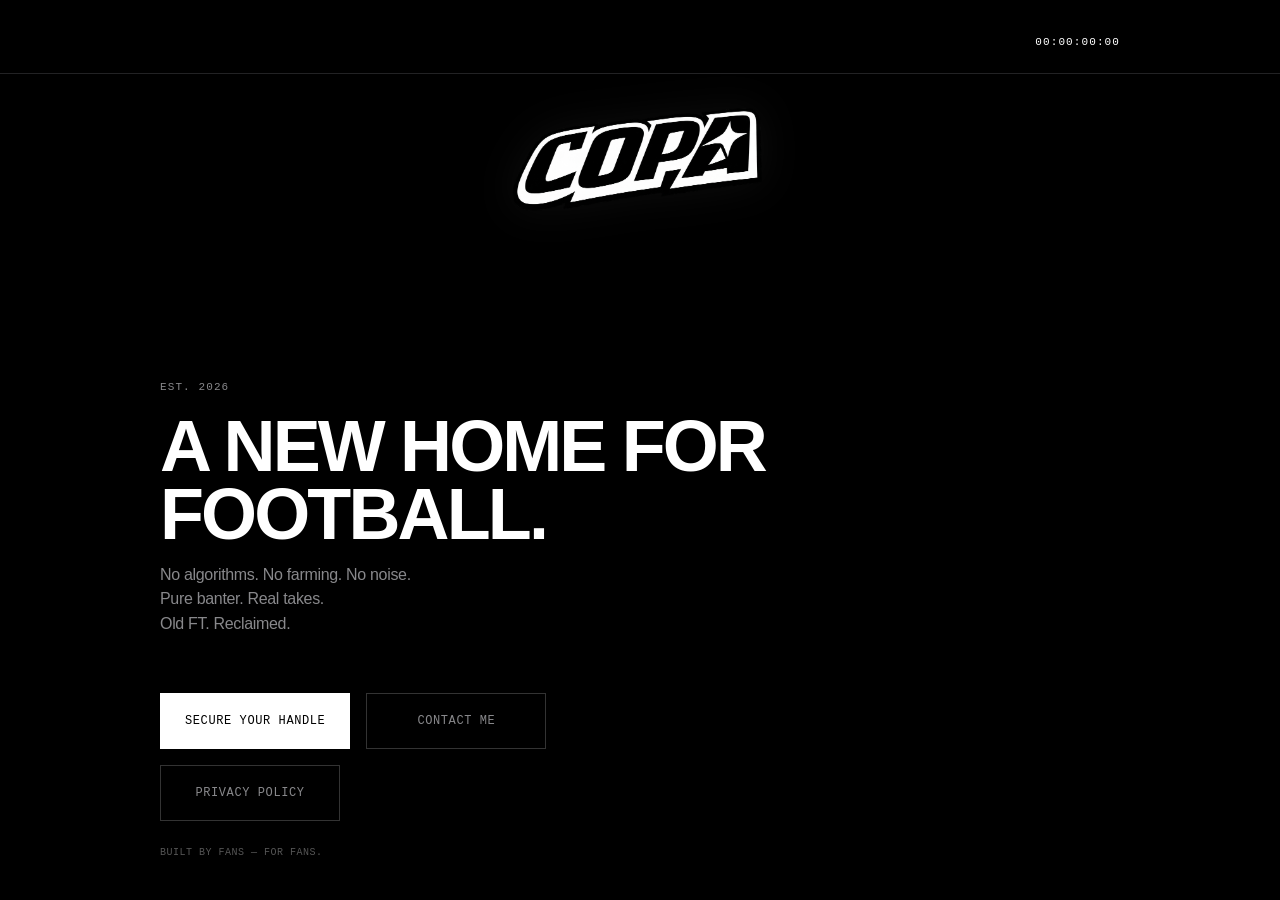
==== index.html @ 1858e4ea "Update index.html" ====
<!DOCTYPE html>
<html lang="en">
<head>
  <meta charset="UTF-8" />
  <meta name="viewport" content="width=device-width, initial-scale=1, viewport-fit=cover" />
  <meta name="color-scheme" content="dark" />
  <meta name="theme-color" content="#000000" />
  <title>Copa | A New Home for Football</title>
  <link rel="stylesheet" href="styles.css" />
  <style>
    /* Layout Overrides */
    .hero-content {
      display: flex;
      flex-direction: column;
      align-items: flex-start;
      text-align: left;
      justify-content: center;
      min-height: 90vh;
      padding-top: 2rem;
    }

    .hero-logo {
      display: block;
      margin-left: auto;
      margin-right: auto;
      margin-bottom: 5rem; /* Large gap between big logo and text */
      width: 100%;
      max-width: 400px;    /* INCREASED SIZE HERE */
      height: auto;
      filter: drop-shadow(0 0 20px rgba(255,255,255,0.05)); /* Subtle depth */
    }

    @media (max-width: 768px) {
      .hero-logo {
        max-width: 280px;  /* Slightly smaller for mobile screens */
        margin-bottom: 3rem;
      }
    }

    .cta-row {
      display: flex;
      justify-content: flex-start;
      gap: 1rem;
      flex-wrap: wrap;
      margin-top: 1.5rem;
    }
  </style>
</head>

<body>

  <header class="site-header">
    <div class="container">
      <div></div>
      <div id="timer" class="header-link" style="color: var(--text); font-variant-numeric: tabular-nums; letter-spacing: 0.1em;">
        00:00:00:00
      </div>
    </div>
  </header>

  <audio id="fahAudio" src="assets/fah.mp3" preload="auto"></audio>

  <main class="hero" aria-label="Copa homepage">
    <div class="hero-media" aria-hidden="true"></div>
    <div class="hero-wash" aria-hidden="true"></div>

    <section class="hero-content container">
      <img src="assets/logo.png" alt="Copa Logo" class="hero-logo" />

      <p class="kicker">EST. 2026</p>

      <h1>A NEW HOME FOR FOOTBALL.</h1>

      <p class="sub">
        No algorithms. No farming. No noise.<br>
        Pure banter. Real takes.<br>
        Old FT. Reclaimed.
      </p>

      <div class="cta-row" role="group" aria-label="Primary actions">
        <button class="btn btn-primary" onclick="handleSecureClick()">
          SECURE YOUR HANDLE
        </button>

        <a
          href="mailto:hq@getcopa.com?subject=COPA%20Handle%20Request&body=Username:%20"
          class="btn btn-secondary"
          style="
            min-width: 180px;
            background: transparent;
            display: flex;
            align-items: center;
            justify-content: center;
            text-decoration: none;
          "
        >
          CONTACT ME
        </a>

        <a
          href="privacy.html"
          class="btn btn-secondary"
          style="
            min-width: 180px;
            background: transparent;
            display: flex;
            align-items: center;
            justify-content: center;
            text-decoration: none;
          "
        >
          PRIVACY POLICY
        </a>
      </div>

      <p class="micro">Built by fans — for fans.</p>
    </section>
  </main>

  <script>
    const audio = document.getElementById("fahAudio");

    function handleSecureClick() {
      audio.currentTime = 0;
      audio.play().catch(err => {
        console.error("Audio playback failed:", err);
        window.location.href = "waitlist.html";
      });

      audio.onended = function() {
        window.location.href = "waitlist.html";
      };

      setTimeout(() => {
        window.location.href = "waitlist.html";
      }, 1500);
    }

    function updateTimers() {
      // UPDATED TARGET DATE TO APRIL 25, 2026
      const targetDate = new Date("2026-04-25T00:00:00+01:00").getTime();
      const now = new Date().getTime();
      const gap = targetDate - now;

      const headerTimer = document.getElementById("timer");

      if (gap <= 0) {
        if (headerTimer) headerTimer.innerText = "00:00:00:00";
        return;
      }

      const second = 1000;
      const minute = second * 60;
      const hour = minute * 60;
      const day = hour * 24;

      const d = Math.floor(gap / day);
      const h = Math.floor((gap % day) / hour);
      const m = Math.floor((gap % hour) / minute);
      const s = Math.floor((gap % minute) / second);

      const timeString =
        `${d.toString().padStart(2, '0')}:` +
        `${h.toString().padStart(2, '0')}:` +
        `${m.toString().padStart(2, '0')}:` +
        `${s.toString().padStart(2, '0')}`;

      if (headerTimer) headerTimer.innerText = timeString;
    }

    setInterval(updateTimers, 1000);
    updateTimers();
  </script>

</body>
</html>
---- styles.css ----
/* =========================================
   COPA — PUBLIC SITE (COLD / BRUTALIST)
   Strict • High-Contrast • Mechanical
========================================= */

:root {
  /* Absolute Grayscale */
  --bg: #000000;
  --surface-solid: #000000;
  --text: #ffffff;
  --text-2: #88888b;
  --text-3: #555555;
  --border: #222224;
  --border-2: #333333;
  --cta-bg: #ffffff;
  --cta-text: #000000;

  /* Zero curves. Absolute corners. */
  --r-sm: 0px;
  --r-md: 0px;
  --pill: 0px;
  --shadow: none;

  /* Layout */
  --max: 1040px;
  --pad-m: 22px;
  --pad-d: 40px;

  /* Typography */
  --font-main: 'Inter', -apple-system, BlinkMacSystemFont, "Helvetica Neue", sans-serif;
  --font-mono: 'SF Mono', 'JetBrains Mono', 'Courier New', monospace;
}

/* Reset */
* { box-sizing: border-box; margin: 0; padding: 0; }
html { -webkit-text-size-adjust: 100%; text-size-adjust: 100%; background: var(--bg); }
body {
  font-family: var(--font-main);
  background: var(--bg);
  color: var(--text);
  line-height: 1.55;
  letter-spacing: -0.02em;
  -webkit-font-smoothing: antialiased;
}
a { color: inherit; text-decoration: none; }
img { max-width: 100%; display: block; }
button, input { font: inherit; }

/* Mechanical Focus States */
:focus-visible {
  outline: 1px solid var(--text);
  outline-offset: 4px;
  border-radius: 0;
}

.container {
  width: 100%;
  max-width: var(--max);
  margin: 0 auto;
  padding-inline: var(--pad-m);
}

/* =========================================
   Header (Overlay, stable + safe-area)
========================================= */
.site-header {
  position: absolute;
  top: 0;
  left: 0;
  right: 0;
  z-index: 20;
  padding-top: calc(18px + env(safe-area-inset-top));
  padding-bottom: 12px;
  border-bottom: 1px solid var(--border);
  background: rgba(0,0,0,0.8);
  backdrop-filter: blur(12px);
  -webkit-backdrop-filter: blur(12px);
}
.site-header .container {
  display: flex;
  align-items: center;
  justify-content: space-between;
}

.wordmark {
  display: flex;
  align-items: center;
  text-decoration: none;
  border: none !important;
}

.logo-img {
  height: 20px;
  width: auto;
  display: block;
}

.header-link {
  font-family: var(--font-mono);
  font-size: 11px;
  text-transform: uppercase;
  color: var(--text-2);
  padding: 10px 0;
  transition: color 0.2s ease;
}
.header-link:hover { color: var(--text); }

/* =========================================
   Hero (Cinematic, content anchored low)
========================================= */
.hero {
  position: relative;
  min-height: 100svh;
  background: var(--bg);
  overflow: hidden;
}

.hero-media {
  position: absolute;
  inset: 0;
  background-image: url("assets/hero.jpg"); 
  background-size: cover;
  background-position: center;
  filter: grayscale(100%) contrast(120%);
}

.hero-wash {
  position: absolute;
  inset: 0;
  background: rgba(0,0,0,0.85);
}

.hero-content {
  position: relative;
  z-index: 5;
  min-height: 100svh;
  display: flex;
  flex-direction: column;
  justify-content: flex-end; /* Bottom anchored for mobile */
  padding-top: calc(88px + env(safe-area-inset-top));
  padding-bottom: calc(40px + env(safe-area-inset-bottom));
}

/* THE MASSIVE HERO LOGO */
.hero-logo {
  display: block;
  width: 100%;
  max-width: 320px; 
  height: auto;
  margin-bottom: 40px;
}

.kicker {
  font-family: var(--font-mono);
  font-size: 11px;
  text-transform: uppercase;
  color: var(--text-2);
  letter-spacing: 0.1em;
  margin-bottom: 16px;
}

h1 {
  font-weight: 800;
  letter-spacing: -0.04em;
  line-height: 0.95;
  font-size: clamp(40px, 6vw, 72px);
  margin-bottom: 14px;
  max-width: 18ch;
  text-transform: uppercase;
}

.sub {
  font-size: 16px;
  color: var(--text-2);
  max-width: 58ch;
  margin-bottom: 32px;
}

/* =========================================
   Buttons (Mechanical & Sharp)
========================================= */
.cta-row {
  display: flex;
  flex-direction: column;
  gap: 12px;
  margin-bottom: 24px;
  max-width: 520px;
}

.btn {
  display: inline-flex;
  align-items: center;
  justify-content: center;
  height: 52px;
  padding: 0 24px;
  border-radius: var(--pill);
  border: 1px solid var(--text);
  font-family: var(--font-mono);
  font-size: 12px;
  text-transform: uppercase;
  letter-spacing: 0.05em;
  cursor: pointer;
  user-select: none;
  white-space: nowrap;
  transition: all 0.2s linear;
}

.btn-primary {
  background: var(--cta-bg);
  color: var(--cta-text);
}
.btn-primary:hover { 
  background: var(--bg); 
  color: var(--text);
}

.btn-secondary {
  background: transparent;
  border-color: var(--border-2);
  color: var(--text-2);
}
.btn-secondary:hover {
  border-color: var(--text);
  color: var(--text);
}

.micro {
  font-family: var(--font-mono);
  font-size: 10px;
  text-transform: uppercase;
  color: var(--text-3);
  letter-spacing: 0.05em;
}

/* =========================================
   Desktop Overrides
========================================= */
@media (min-width: 900px) {
  .container { 
    padding-inline: var(--pad-d); 
  }
  .site-header { 
    padding-top: calc(24px + env(safe-area-inset-top)); 
  }
  .cta-row { 
    flex-direction: row; 
  }
  .btn { 
    height: 56px; 
  }
  
  /* Desktop-Specific Layout Fixes */
  .hero-content {
    justify-content: center; /* Pulls content up to the center of the monitor */
    padding-top: 120px; /* Clears the header */
    padding-bottom: 0;
  }
  
  .hero-logo {
    max-width: 480px; /* Allows the logo to get even larger on big screens */
    margin-bottom: 60px; /* Adds more breathing room before the text */
  }
  
  h1 {
    max-width: 22ch; /* Lets the headline stretch out a bit more horizontally */
  }
}

/* =========================================
   Utility Pages (Waitlist / Reset)
========================================= */
.page {
  min-height: 100svh;
  position: relative;
  overflow: hidden;
  background: var(--bg);
}

.page .hero-media { 
  filter: grayscale(100%) contrast(120%) opacity(0.15);
}

.page-inner {
  position: relative;
  z-index: 5;
  min-height: 100svh;
  display: flex;
  align-items: center;
  justify-content: center;
  padding-top: calc(84px + env(safe-area-inset-top));
  padding-bottom: calc(24px + env(safe-area-inset-bottom));
}

.panel {
  width: 100%;
  max-width: 440px;
  background: transparent;
  border: 1px solid var(--border);
  border-radius: var(--r-md);
  padding: 40px;
  box-shadow: var(--shadow);
}

.panel h2 {
  font-size: 28px;
  font-weight: 800;
  letter-spacing: -0.04em;
  margin-bottom: 8px;
  text-transform: uppercase;
}

.panel p {
  color: var(--text-2);
  margin-bottom: 32px;
  font-size: 14px;
}

.form {
  display: flex;
  flex-direction: column;
  gap: 20px;
}

label {
  font-family: var(--font-mono);
  font-size: 10px;
  text-transform: uppercase;
  color: var(--text-3);
  letter-spacing: 0.05em;
}

/* Surgical Inputs */
input {
  height: 40px;
  padding: 0;
  border-radius: var(--r-sm);
  border: none;
  border-bottom: 1px solid var(--border);
  background: transparent;
  color: var(--text);
  font-size: 16px; 
  transition: border-color 0.2s linear;
  -webkit-appearance: none;
}
input:focus {
  outline: none;
  border-bottom: 1px solid var(--text);
}
input::placeholder {
  color: var(--border-2);
}

.form .btn {
  margin-top: 8px;
  width: 100%;
}

.help {
  font-size: 13px;
  color: var(--text-3);
  margin-top: 16px;
}

.inline-link {
  margin-top: 24px;
  font-size: 12px;
  color: var(--text-3);
}

.inline-link a {
  font-family: var(--font-mono);
  font-size: 11px;
  text-transform: uppercase;
  color: var(--text-2);
  border-bottom: 1px solid var(--border);
  padding-bottom: 2px;
  margin-left: 4px;
  transition: all 0.2s ease;
}
.inline-link a:hover { 
  color: var(--text);
  border-bottom-color: var(--text);
}

/* Terminal Status */
.status {
  margin-top: 24px;
  padding: 16px;
  border-left: 2px solid var(--text);
  background: var(--border-2);
  color: var(--text);
  font-family: var(--font-mono);
  font-size: 12px;
  line-height: 1.6;
  display: none;
}
.status.show { display: block; }

@media (prefers-reduced-motion: reduce) {
  * { scroll-behavior: auto !important; }
}
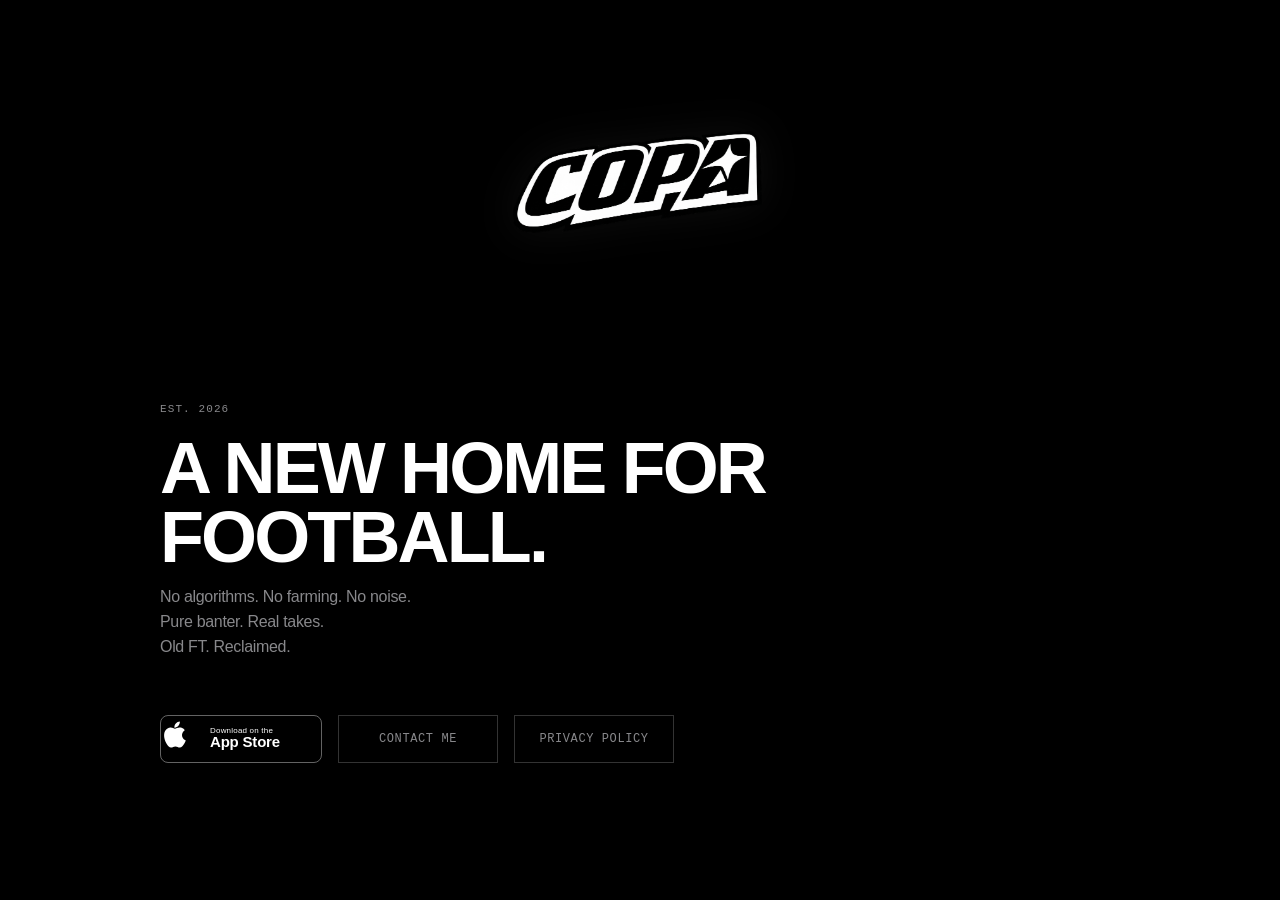
==== commit f61cacfa: "Update index.html" ====
--- a/index.html
+++ b/index.html
@@ -39,26 +39,46 @@
 
     .cta-row {
       display: flex;
+      align-items: center;
       justify-content: flex-start;
       gap: 1rem;
       flex-wrap: wrap;
       margin-top: 1.5rem;
     }
+
+    /* App Store Badge Styling */
+    .app-store-badge {
+      display: inline-block;
+      height: 48px; /* Standard recommended height */
+      transition: opacity 0.2s ease, transform 0.2s ease;
+    }
+
+    .app-store-badge:hover {
+      opacity: 0.9;
+      transform: translateY(-1px);
+    }
+
+    .app-store-badge svg {
+      height: 100%;
+      width: auto;
+      display: block;
+    }
+
+    /* Shared secondary button styling */
+    .cta-row .btn-secondary {
+      height: 48px;
+      min-width: 160px;
+      display: inline-flex;
+      align-items: center;
+      justify-content: center;
+      text-decoration: none;
+      background: transparent;
+      box-sizing: border-box;
+    }
   </style>
 </head>
 
 <body>
-
-  <header class="site-header">
-    <div class="container">
-      <div></div>
-      <div id="timer" class="header-link" style="color: var(--text); font-variant-numeric: tabular-nums; letter-spacing: 0.1em;">
-        00:00:00:00
-      </div>
-    </div>
-  </header>
-
-  <audio id="fahAudio" src="assets/fah.mp3" preload="auto"></audio>
 
   <main class="hero" aria-label="Copa homepage">
     <div class="hero-media" aria-hidden="true"></div>
@@ -78,21 +98,27 @@
       </p>
 
       <div class="cta-row" role="group" aria-label="Primary actions">
-        <button class="btn btn-primary" onclick="handleSecureClick()">
-          SECURE YOUR HANDLE
-        </button>
+        <!-- App Store Badge Link -->
+        <a
+          href="https://apps.apple.com/us/app/copa-hq/id6760593390"
+          target="_blank"
+          rel="noopener noreferrer"
+          class="app-store-badge"
+          aria-label="Download Copa HQ on the App Store"
+        >
+          <svg viewBox="0 0 162 48" fill="none" xmlns="http://www.w3.org/2000/svg">
+            <rect width="162" height="48" rx="8" fill="black"/>
+            <path d="M22.023 20.308C22.003 16.96 24.743 15.228 24.862 15.15C23.303 12.871 20.877 12.536 20.038 12.502C18.001 12.292 16.032 13.712 14.992 13.712C13.939 13.712 12.33 12.516 10.638 12.548C8.423 12.582 6.375 13.842 5.234 15.828C2.894 19.888 4.636 25.882 6.906 29.176C8.033 30.787 9.349 32.587 11.08 32.523C12.766 32.455 13.407 31.439 15.441 31.439C17.447 31.439 18.04 32.523 19.8 32.489C21.602 32.455 22.748 30.842 23.856 29.219C25.154 27.324 25.68 25.485 25.71 25.385C25.666 25.367 22.046 23.978 22.023 20.308Z" fill="white"/>
+            <path d="M18.427 10.741C19.351 9.613 19.98 8.053 19.805 6.5C18.463 6.555 16.793 7.4 15.828 8.528C14.966 9.529 14.204 11.118 14.411 12.639C15.91 12.755 17.491 11.879 18.427 10.741Z" fill="white"/>
+            <text x="50" y="18" fill="white" font-family="-apple-system, BlinkMacSystemFont, 'Segoe UI', Roboto, Helvetica, Arial, sans-serif" font-size="8" font-weight="500" letter-spacing="0.2">Download on the</text>
+            <text x="50" y="32" fill="white" font-family="-apple-system, BlinkMacSystemFont, 'Segoe UI', Roboto, Helvetica, Arial, sans-serif" font-size="15" font-weight="600" letter-spacing="-0.2">App Store</text>
+            <rect x="0.5" y="0.5" width="161" height="47" rx="7.5" stroke="#A6A6A6" stroke-opacity="0.6"/>
+          </svg>
+        </a>
 
         <a
           href="mailto:hq@getcopa.com?subject=COPA%20Handle%20Request&body=Username:%20"
           class="btn btn-secondary"
-          style="
-            min-width: 180px;
-            background: transparent;
-            display: flex;
-            align-items: center;
-            justify-content: center;
-            text-decoration: none;
-          "
         >
           CONTACT ME
         </a>
@@ -100,77 +126,12 @@
         <a
           href="privacy.html"
           class="btn btn-secondary"
-          style="
-            min-width: 180px;
-            background: transparent;
-            display: flex;
-            align-items: center;
-            justify-content: center;
-            text-decoration: none;
-          "
         >
           PRIVACY POLICY
         </a>
       </div>
-
-      <p class="micro">Built by fans — for fans.</p>
     </section>
   </main>
 
-  <script>
-    const audio = document.getElementById("fahAudio");
-
-    function handleSecureClick() {
-      audio.currentTime = 0;
-      audio.play().catch(err => {
-        console.error("Audio playback failed:", err);
-        window.location.href = "waitlist.html";
-      });
-
-      audio.onended = function() {
-        window.location.href = "waitlist.html";
-      };
-
-      setTimeout(() => {
-        window.location.href = "waitlist.html";
-      }, 1500);
-    }
-
-    function updateTimers() {
-      // UPDATED TARGET DATE TO APRIL 25, 2026
-      const targetDate = new Date("2026-04-25T00:00:00+01:00").getTime();
-      const now = new Date().getTime();
-      const gap = targetDate - now;
-
-      const headerTimer = document.getElementById("timer");
-
-      if (gap <= 0) {
-        if (headerTimer) headerTimer.innerText = "00:00:00:00";
-        return;
-      }
-
-      const second = 1000;
-      const minute = second * 60;
-      const hour = minute * 60;
-      const day = hour * 24;
-
-      const d = Math.floor(gap / day);
-      const h = Math.floor((gap % day) / hour);
-      const m = Math.floor((gap % hour) / minute);
-      const s = Math.floor((gap % minute) / second);
-
-      const timeString =
-        `${d.toString().padStart(2, '0')}:` +
-        `${h.toString().padStart(2, '0')}:` +
-        `${m.toString().padStart(2, '0')}:` +
-        `${s.toString().padStart(2, '0')}`;
-
-      if (headerTimer) headerTimer.innerText = timeString;
-    }
-
-    setInterval(updateTimers, 1000);
-    updateTimers();
-  </script>
-
 </body>
 </html>
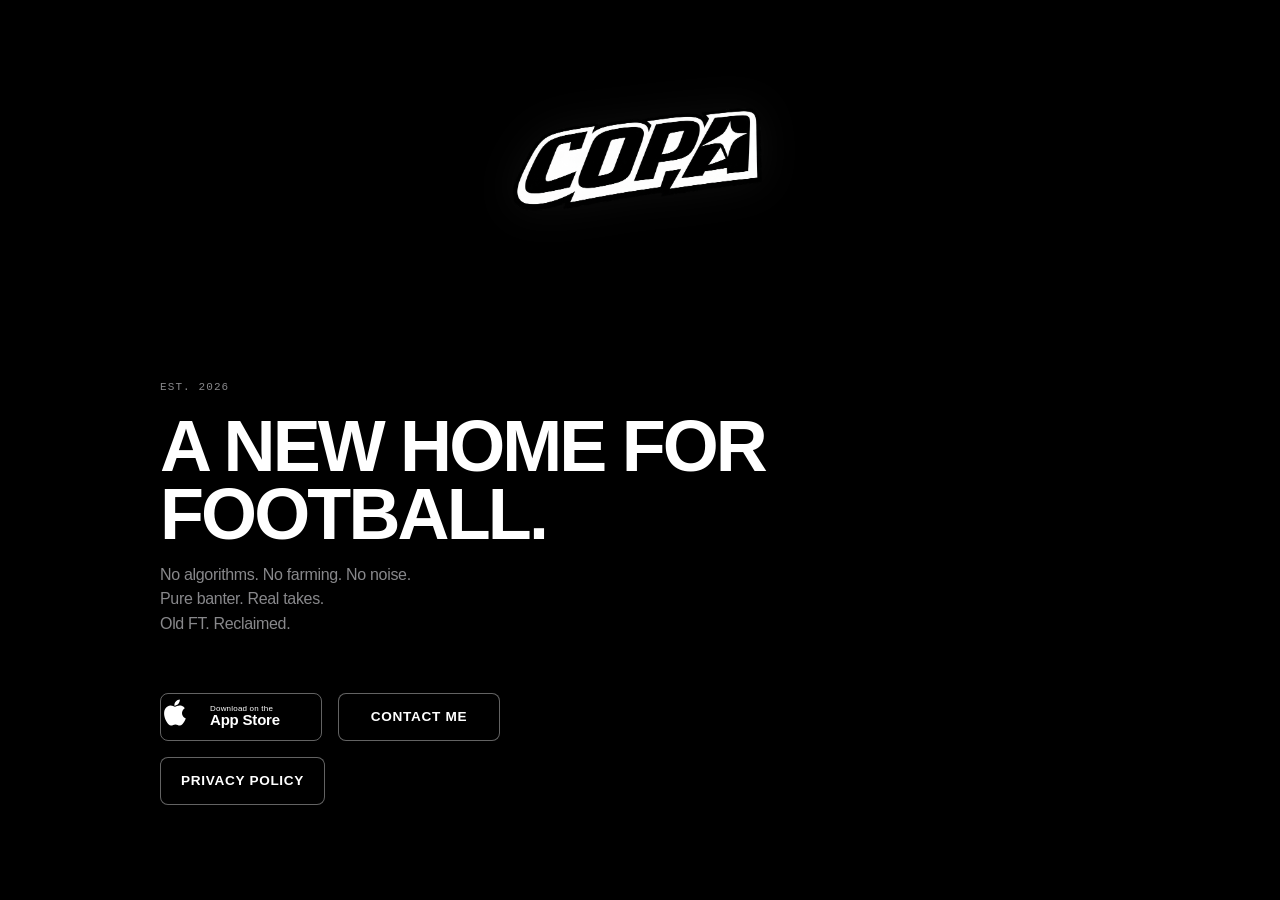
==== commit 5e0d7692: "Update index.html" ====
--- a/index.html
+++ b/index.html
@@ -46,34 +46,44 @@
       margin-top: 1.5rem;
     }
 
-    /* App Store Badge Styling */
-    .app-store-badge {
-      display: inline-block;
-      height: 48px; /* Standard recommended height */
-      transition: opacity 0.2s ease, transform 0.2s ease;
+    /* Shared Button Styling across all 3 CTAs */
+    .cta-btn {
+      height: 48px;
+      min-width: 162px;
+      padding: 0 1.25rem;
+      display: inline-flex;
+      align-items: center;
+      justify-content: center;
+      box-sizing: border-box;
+      border-radius: 8px;
+      border: 1px solid rgba(166, 166, 166, 0.6);
+      background: black;
+      color: #ffffff;
+      text-decoration: none;
+      font-family: -apple-system, BlinkMacSystemFont, "Segoe UI", Roboto, sans-serif;
+      font-size: 0.85rem;
+      font-weight: 600;
+      letter-spacing: 0.05em;
+      transition: opacity 0.2s ease, transform 0.2s ease, border-color 0.2s ease;
     }
 
-    .app-store-badge:hover {
+    .cta-btn:hover {
       opacity: 0.9;
       transform: translateY(-1px);
+      border-color: rgba(255, 255, 255, 0.9);
     }
 
-    .app-store-badge svg {
+    /* SVG Sizing inside the App Store CTA */
+    .cta-btn-appstore {
+      padding: 0;
+      border: none; /* SVG contains its own border and background */
+      background: transparent;
+    }
+
+    .cta-btn-appstore svg {
       height: 100%;
       width: auto;
       display: block;
-    }
-
-    /* Shared secondary button styling */
-    .cta-row .btn-secondary {
-      height: 48px;
-      min-width: 160px;
-      display: inline-flex;
-      align-items: center;
-      justify-content: center;
-      text-decoration: none;
-      background: transparent;
-      box-sizing: border-box;
     }
   </style>
 </head>
@@ -98,12 +108,11 @@
       </p>
 
       <div class="cta-row" role="group" aria-label="Primary actions">
-        <!-- App Store Badge Link -->
         <a
           href="https://apps.apple.com/us/app/copa-hq/id6760593390"
           target="_blank"
           rel="noopener noreferrer"
-          class="app-store-badge"
+          class="cta-btn cta-btn-appstore"
           aria-label="Download Copa HQ on the App Store"
         >
           <svg viewBox="0 0 162 48" fill="none" xmlns="http://www.w3.org/2000/svg">
@@ -118,14 +127,14 @@
 
         <a
           href="mailto:hq@getcopa.com?subject=COPA%20Handle%20Request&body=Username:%20"
-          class="btn btn-secondary"
+          class="cta-btn"
         >
           CONTACT ME
         </a>
 
         <a
           href="privacy.html"
-          class="btn btn-secondary"
+          class="cta-btn"
         >
           PRIVACY POLICY
         </a>
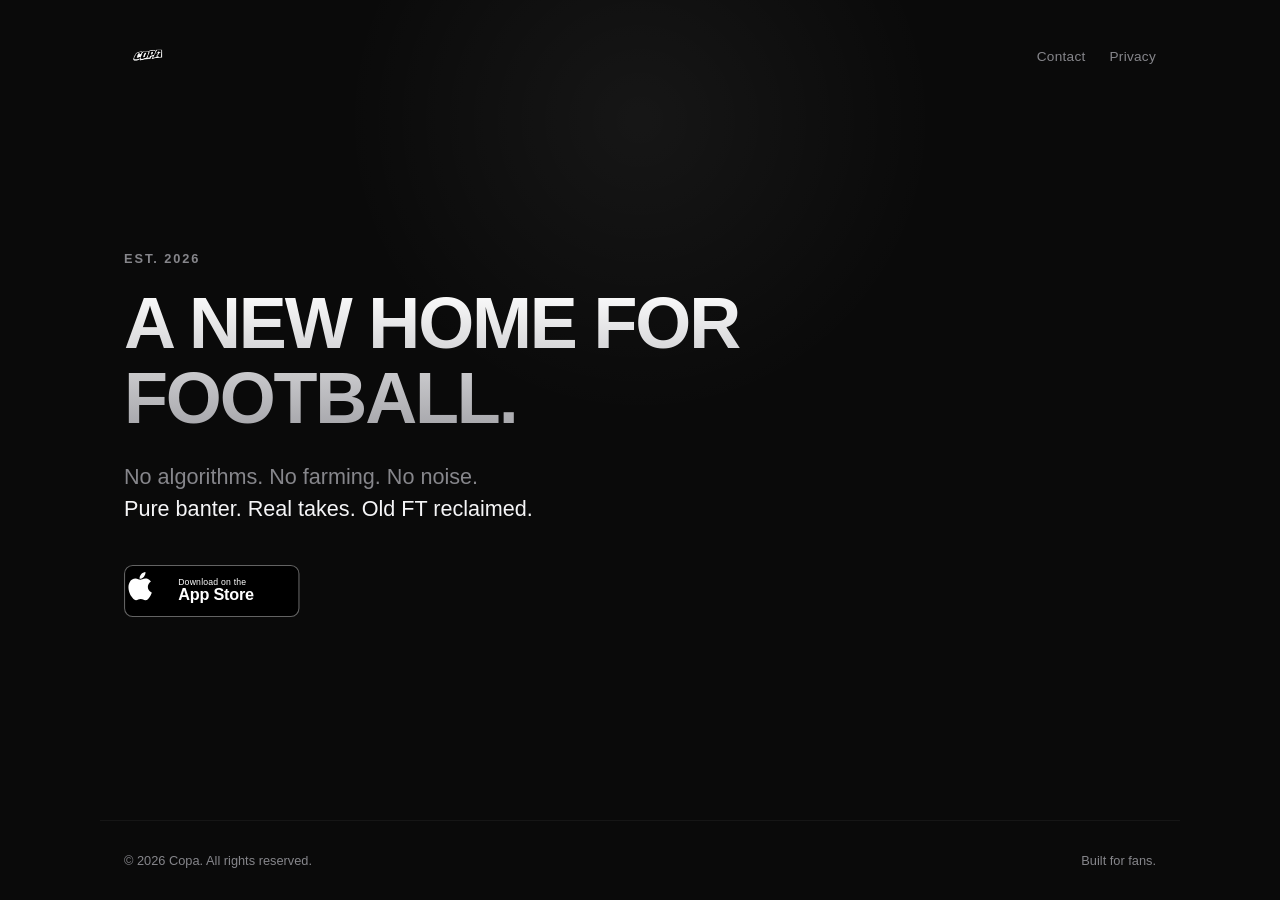
==== commit ba845628: "Update index.html" ====
--- a/index.html
+++ b/index.html
@@ -4,115 +4,222 @@
   <meta charset="UTF-8" />
   <meta name="viewport" content="width=device-width, initial-scale=1, viewport-fit=cover" />
   <meta name="color-scheme" content="dark" />
-  <meta name="theme-color" content="#000000" />
+  <meta name="theme-color" content="#0a0a0a" />
   <title>Copa | A New Home for Football</title>
-  <link rel="stylesheet" href="styles.css" />
   <style>
-    /* Layout Overrides */
+    :root {
+      --bg: #0a0a0a;
+      --text-main: #f5f5f7;
+      --text-muted: #86868b;
+      --accent: #ffffff;
+    }
+
+    * {
+      box-sizing: border-box;
+      margin: 0;
+      padding: 0;
+    }
+
+    body {
+      background-color: var(--bg);
+      color: var(--text-main);
+      font-family: -apple-system, BlinkMacSystemFont, "SF Pro Display", "SF Pro Text", "Helvetica Neue", Arial, sans-serif;
+      -webkit-font-smoothing: antialiased;
+      min-height: 100vh;
+      display: flex;
+      flex-direction: column;
+      justify-content: space-between;
+      overflow-x: hidden;
+      position: relative;
+    }
+
+    /* Subtle background glow for depth */
+    .bg-glow {
+      position: absolute;
+      top: -20%;
+      left: 50%;
+      transform: translateX(-50%);
+      width: 600px;
+      height: 600px;
+      background: radial-gradient(circle, rgba(255, 255, 255, 0.05) 0%, rgba(0, 0, 0, 0) 70%);
+      pointer-events: none;
+      z-index: 0;
+    }
+
+    /* Top Navigation Bar */
+    .site-nav {
+      position: relative;
+      z-index: 10;
+      width: 100%;
+      max-width: 1080px;
+      margin: 0 auto;
+      padding: 2.5rem 1.5rem;
+      display: flex;
+      justify-content: space-between;
+      align-items: center;
+    }
+
+    .nav-logo {
+      height: 32px;
+      width: auto;
+      display: block;
+    }
+
+    .nav-links {
+      display: flex;
+      gap: 1.5rem;
+    }
+
+    .nav-link {
+      color: var(--text-muted);
+      text-decoration: none;
+      font-size: 0.85rem;
+      font-weight: 500;
+      letter-spacing: 0.02em;
+      transition: color 0.2s ease;
+    }
+
+    .nav-link:hover {
+      color: var(--text-main);
+    }
+
+    /* Main Hero Layout */
+    .hero-container {
+      position: relative;
+      z-index: 10;
+      width: 100%;
+      max-width: 1080px;
+      margin: 0 auto;
+      padding: 2rem 1.5rem 6rem;
+      flex-grow: 1;
+      display: flex;
+      flex-direction: column;
+      justify-content: center;
+    }
+
     .hero-content {
-      display: flex;
-      flex-direction: column;
-      align-items: flex-start;
-      text-align: left;
-      justify-content: center;
-      min-height: 90vh;
-      padding-top: 2rem;
-    }
-
-    .hero-logo {
-      display: block;
-      margin-left: auto;
-      margin-right: auto;
-      margin-bottom: 5rem; /* Large gap between big logo and text */
-      width: 100%;
-      max-width: 400px;    /* INCREASED SIZE HERE */
-      height: auto;
-      filter: drop-shadow(0 0 20px rgba(255,255,255,0.05)); /* Subtle depth */
-    }
-
-    @media (max-width: 768px) {
-      .hero-logo {
-        max-width: 280px;  /* Slightly smaller for mobile screens */
-        margin-bottom: 3rem;
-      }
-    }
-
+      max-width: 640px;
+    }
+
+    .kicker {
+      color: var(--text-muted);
+      font-size: 0.8rem;
+      font-weight: 600;
+      letter-spacing: 0.15em;
+      text-transform: uppercase;
+      margin-bottom: 1.25rem;
+    }
+
+    h1 {
+      font-size: clamp(2.75rem, 6vw, 4.5rem);
+      line-height: 1.05;
+      font-weight: 800;
+      letter-spacing: -0.03em;
+      text-transform: uppercase;
+      margin-bottom: 1.5rem;
+      background: linear-gradient(180deg, #ffffff 0%, #a1a1a6 100%);
+      -webkit-background-clip: text;
+      -webkit-text-fill-color: transparent;
+    }
+
+    .sub {
+      color: var(--text-muted);
+      font-size: clamp(1.1rem, 2vw, 1.35rem);
+      line-height: 1.5;
+      font-weight: 400;
+      margin-bottom: 2.5rem;
+    }
+
+    .sub strong {
+      color: var(--text-main);
+      font-weight: 500;
+    }
+
+    /* Actions */
     .cta-row {
       display: flex;
       align-items: center;
-      justify-content: flex-start;
-      gap: 1rem;
+      gap: 1.25rem;
       flex-wrap: wrap;
-      margin-top: 1.5rem;
-    }
-
-    /* Shared Button Styling across all 3 CTAs */
-    .cta-btn {
-      height: 48px;
-      min-width: 162px;
-      padding: 0 1.25rem;
-      display: inline-flex;
-      align-items: center;
-      justify-content: center;
-      box-sizing: border-box;
-      border-radius: 8px;
-      border: 1px solid rgba(166, 166, 166, 0.6);
-      background: black;
-      color: #ffffff;
-      text-decoration: none;
-      font-family: -apple-system, BlinkMacSystemFont, "Segoe UI", Roboto, sans-serif;
-      font-size: 0.85rem;
-      font-weight: 600;
-      letter-spacing: 0.05em;
-      transition: opacity 0.2s ease, transform 0.2s ease, border-color 0.2s ease;
-    }
-
-    .cta-btn:hover {
-      opacity: 0.9;
-      transform: translateY(-1px);
-      border-color: rgba(255, 255, 255, 0.9);
-    }
-
-    /* SVG Sizing inside the App Store CTA */
-    .cta-btn-appstore {
-      padding: 0;
-      border: none; /* SVG contains its own border and background */
-      background: transparent;
-    }
-
-    .cta-btn-appstore svg {
+    }
+
+    .app-store-badge {
+      display: inline-block;
+      height: 52px;
+      transition: transform 0.2s cubic-bezier(0.16, 1, 0.3, 1), opacity 0.2s ease;
+    }
+
+    .app-store-badge:hover {
+      transform: scale(1.02);
+      opacity: 0.95;
+    }
+
+    .app-store-badge svg {
       height: 100%;
       width: auto;
       display: block;
     }
+
+    /* Footer / Minimal Secondary Legal Line */
+    .site-footer {
+      position: relative;
+      z-index: 10;
+      width: 100%;
+      max-width: 1080px;
+      margin: 0 auto;
+      padding: 2rem 1.5rem;
+      display: flex;
+      justify-content: space-between;
+      align-items: center;
+      border-top: 1px solid rgba(255, 255, 255, 0.05);
+      font-size: 0.8rem;
+      color: var(--text-muted);
+    }
+
+    @media (max-width: 640px) {
+      .site-nav {
+        padding: 1.5rem;
+      }
+      .site-footer {
+        flex-direction: column;
+        gap: 1rem;
+        align-items: flex-start;
+      }
+    }
   </style>
 </head>
 
 <body>
 
-  <main class="hero" aria-label="Copa homepage">
-    <div class="hero-media" aria-hidden="true"></div>
-    <div class="hero-wash" aria-hidden="true"></div>
-
-    <section class="hero-content container">
-      <img src="assets/logo.png" alt="Copa Logo" class="hero-logo" />
-
+  <div class="bg-glow" aria-hidden="true"></div>
+
+  <!-- Header Nav containing the Logo and Quick Links -->
+  <header class="site-nav">
+    <img src="assets/logo.png" alt="Copa" class="nav-logo" />
+    <nav class="nav-links">
+      <a href="mailto:hq@getcopa.com?subject=COPA%20Handle%20Request&body=Username:%20" class="nav-link">Contact</a>
+      <a href="privacy.html" class="nav-link">Privacy</a>
+    </nav>
+  </header>
+
+  <!-- Focused Hero Unit -->
+  <main class="hero-container">
+    <section class="hero-content">
       <p class="kicker">EST. 2026</p>
 
       <h1>A NEW HOME FOR FOOTBALL.</h1>
 
       <p class="sub">
         No algorithms. No farming. No noise.<br>
-        Pure banter. Real takes.<br>
-        Old FT. Reclaimed.
+        <strong>Pure banter. Real takes. Old FT reclaimed.</strong>
       </p>
 
-      <div class="cta-row" role="group" aria-label="Primary actions">
+      <div class="cta-row">
         <a
           href="https://apps.apple.com/us/app/copa-hq/id6760593390"
           target="_blank"
           rel="noopener noreferrer"
-          class="cta-btn cta-btn-appstore"
+          class="app-store-badge"
           aria-label="Download Copa HQ on the App Store"
         >
           <svg viewBox="0 0 162 48" fill="none" xmlns="http://www.w3.org/2000/svg">
@@ -124,23 +231,14 @@
             <rect x="0.5" y="0.5" width="161" height="47" rx="7.5" stroke="#A6A6A6" stroke-opacity="0.6"/>
           </svg>
         </a>
-
-        <a
-          href="mailto:hq@getcopa.com?subject=COPA%20Handle%20Request&body=Username:%20"
-          class="cta-btn"
-        >
-          CONTACT ME
-        </a>
-
-        <a
-          href="privacy.html"
-          class="cta-btn"
-        >
-          PRIVACY POLICY
-        </a>
       </div>
     </section>
   </main>
 
+  <footer class="site-footer">
+    <p>&copy; 2026 Copa. All rights reserved.</p>
+    <p>Built for fans.</p>
+  </footer>
+
 </body>
 </html>
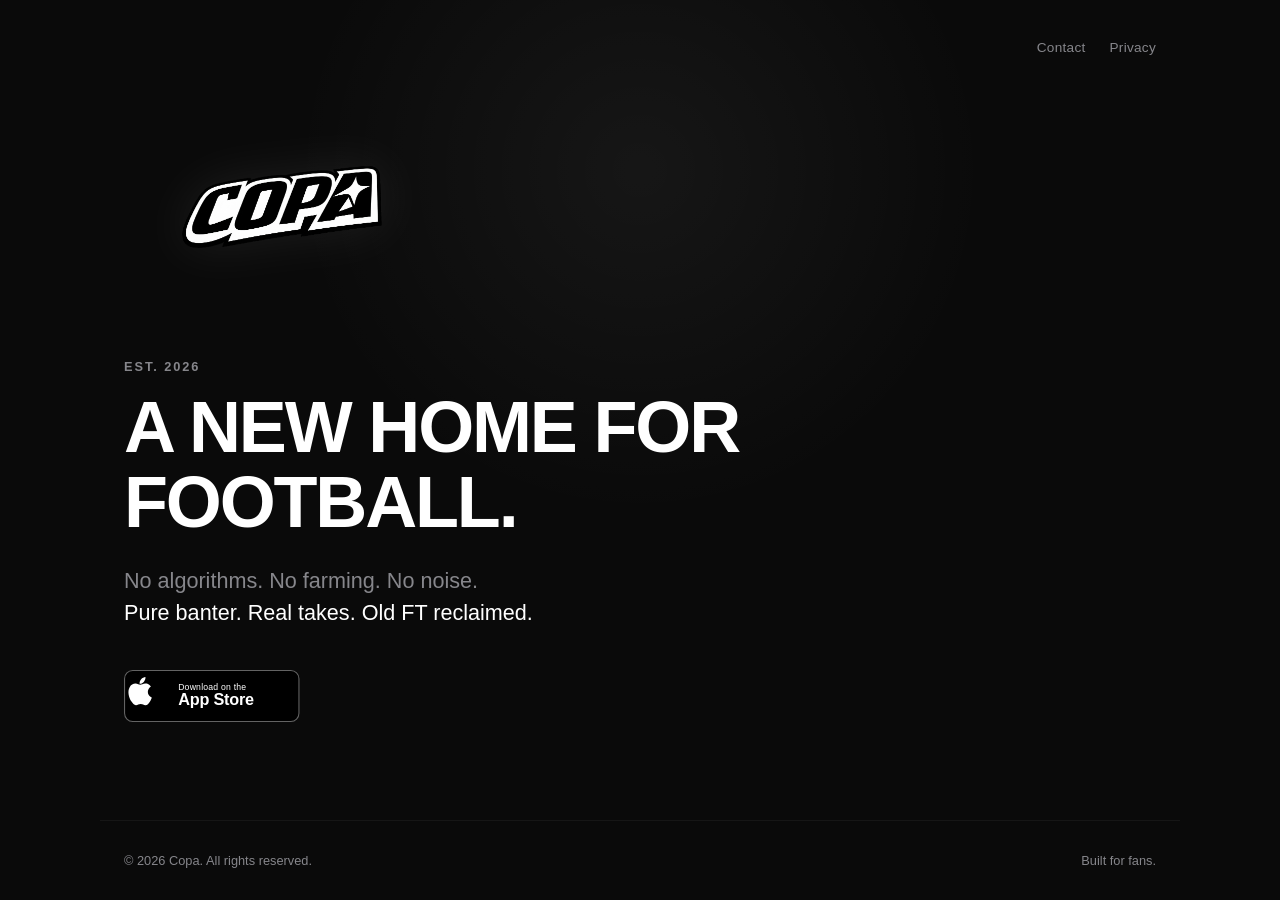
==== commit b3adc1aa: "Update index.html" ====
--- a/index.html
+++ b/index.html
@@ -9,9 +9,8 @@
   <style>
     :root {
       --bg: #0a0a0a;
-      --text-main: #f5f5f7;
+      --text-main: #ffffff;
       --text-muted: #86868b;
-      --accent: #ffffff;
     }
 
     * {
@@ -39,8 +38,8 @@
       top: -20%;
       left: 50%;
       transform: translateX(-50%);
-      width: 600px;
-      height: 600px;
+      width: 700px;
+      height: 700px;
       background: radial-gradient(circle, rgba(255, 255, 255, 0.05) 0%, rgba(0, 0, 0, 0) 70%);
       pointer-events: none;
       z-index: 0;
@@ -53,16 +52,10 @@
       width: 100%;
       max-width: 1080px;
       margin: 0 auto;
-      padding: 2.5rem 1.5rem;
-      display: flex;
-      justify-content: space-between;
+      padding: 2.5rem 1.5rem 1rem;
+      display: flex;
+      justify-content: flex-end;
       align-items: center;
-    }
-
-    .nav-logo {
-      height: 32px;
-      width: auto;
-      display: block;
     }
 
     .nav-links {
@@ -90,7 +83,7 @@
       width: 100%;
       max-width: 1080px;
       margin: 0 auto;
-      padding: 2rem 1.5rem 6rem;
+      padding: 1rem 1.5rem 5rem;
       flex-grow: 1;
       display: flex;
       flex-direction: column;
@@ -98,7 +91,17 @@
     }
 
     .hero-content {
-      max-width: 640px;
+      max-width: 680px;
+    }
+
+    /* Bold Hero Logo */
+    .hero-logo {
+      display: block;
+      width: 100%;
+      max-width: 320px;
+      height: auto;
+      margin-bottom: 2.5rem;
+      filter: drop-shadow(0 0 25px rgba(255, 255, 255, 0.08));
     }
 
     .kicker {
@@ -107,7 +110,7 @@
       font-weight: 600;
       letter-spacing: 0.15em;
       text-transform: uppercase;
-      margin-bottom: 1.25rem;
+      margin-bottom: 1rem;
     }
 
     h1 {
@@ -117,9 +120,7 @@
       letter-spacing: -0.03em;
       text-transform: uppercase;
       margin-bottom: 1.5rem;
-      background: linear-gradient(180deg, #ffffff 0%, #a1a1a6 100%);
-      -webkit-background-clip: text;
-      -webkit-text-fill-color: transparent;
+      color: #ffffff;
     }
 
     .sub {
@@ -160,7 +161,7 @@
       display: block;
     }
 
-    /* Footer / Minimal Secondary Legal Line */
+    /* Footer */
     .site-footer {
       position: relative;
       z-index: 10;
@@ -177,8 +178,9 @@
     }
 
     @media (max-width: 640px) {
-      .site-nav {
-        padding: 1.5rem;
+      .hero-logo {
+        max-width: 220px;
+        margin-bottom: 2rem;
       }
       .site-footer {
         flex-direction: column;
@@ -193,18 +195,17 @@
 
   <div class="bg-glow" aria-hidden="true"></div>
 
-  <!-- Header Nav containing the Logo and Quick Links -->
   <header class="site-nav">
-    <img src="assets/logo.png" alt="Copa" class="nav-logo" />
     <nav class="nav-links">
       <a href="mailto:hq@getcopa.com?subject=COPA%20Handle%20Request&body=Username:%20" class="nav-link">Contact</a>
       <a href="privacy.html" class="nav-link">Privacy</a>
     </nav>
   </header>
 
-  <!-- Focused Hero Unit -->
   <main class="hero-container">
     <section class="hero-content">
+      <img src="assets/logo.png" alt="Copa Logo" class="hero-logo" />
+
       <p class="kicker">EST. 2026</p>
 
       <h1>A NEW HOME FOR FOOTBALL.</h1>
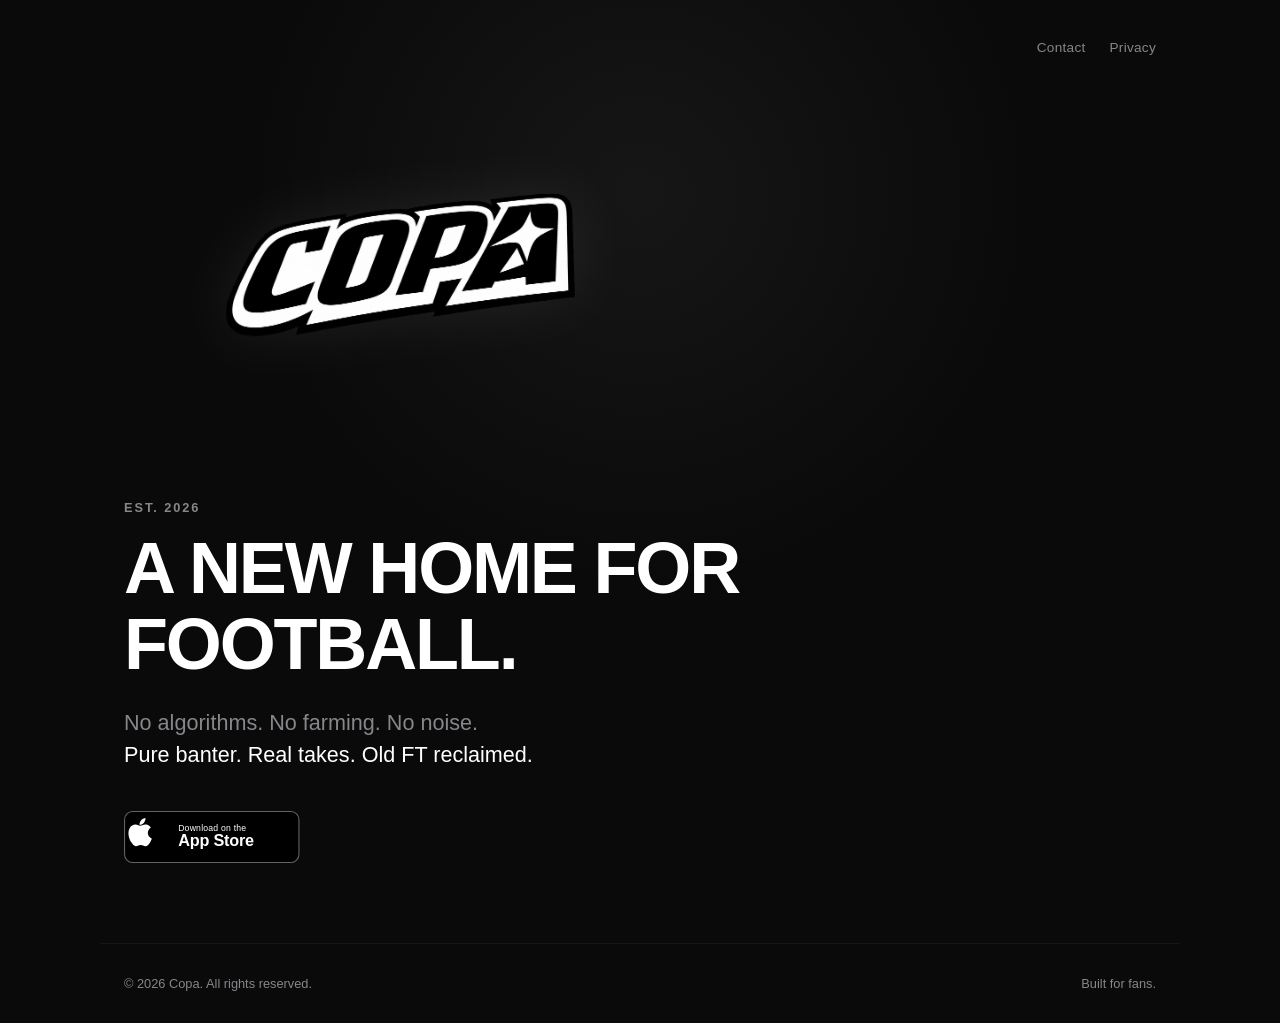
==== commit 20d68b53: "Update index.html" ====
--- a/index.html
+++ b/index.html
@@ -32,14 +32,14 @@
       position: relative;
     }
 
-    /* Subtle background glow for depth */
+    /* Background glow */
     .bg-glow {
       position: absolute;
       top: -20%;
       left: 50%;
       transform: translateX(-50%);
-      width: 700px;
-      height: 700px;
+      width: 800px;
+      height: 800px;
       background: radial-gradient(circle, rgba(255, 255, 255, 0.05) 0%, rgba(0, 0, 0, 0) 70%);
       pointer-events: none;
       z-index: 0;
@@ -91,17 +91,17 @@
     }
 
     .hero-content {
-      max-width: 680px;
-    }
-
-    /* Bold Hero Logo */
+      max-width: 720px;
+    }
+
+    /* 1.75X BIGGER LOGO */
     .hero-logo {
       display: block;
       width: 100%;
-      max-width: 320px;
+      max-width: 560px; /* Scaled up 1.75x from 320px */
       height: auto;
       margin-bottom: 2.5rem;
-      filter: drop-shadow(0 0 25px rgba(255, 255, 255, 0.08));
+      filter: drop-shadow(0 0 30px rgba(255, 255, 255, 0.08));
     }
 
     .kicker {
@@ -179,7 +179,7 @@
 
     @media (max-width: 640px) {
       .hero-logo {
-        max-width: 220px;
+        max-width: 380px; /* Scaled up mobile size */
         margin-bottom: 2rem;
       }
       .site-footer {
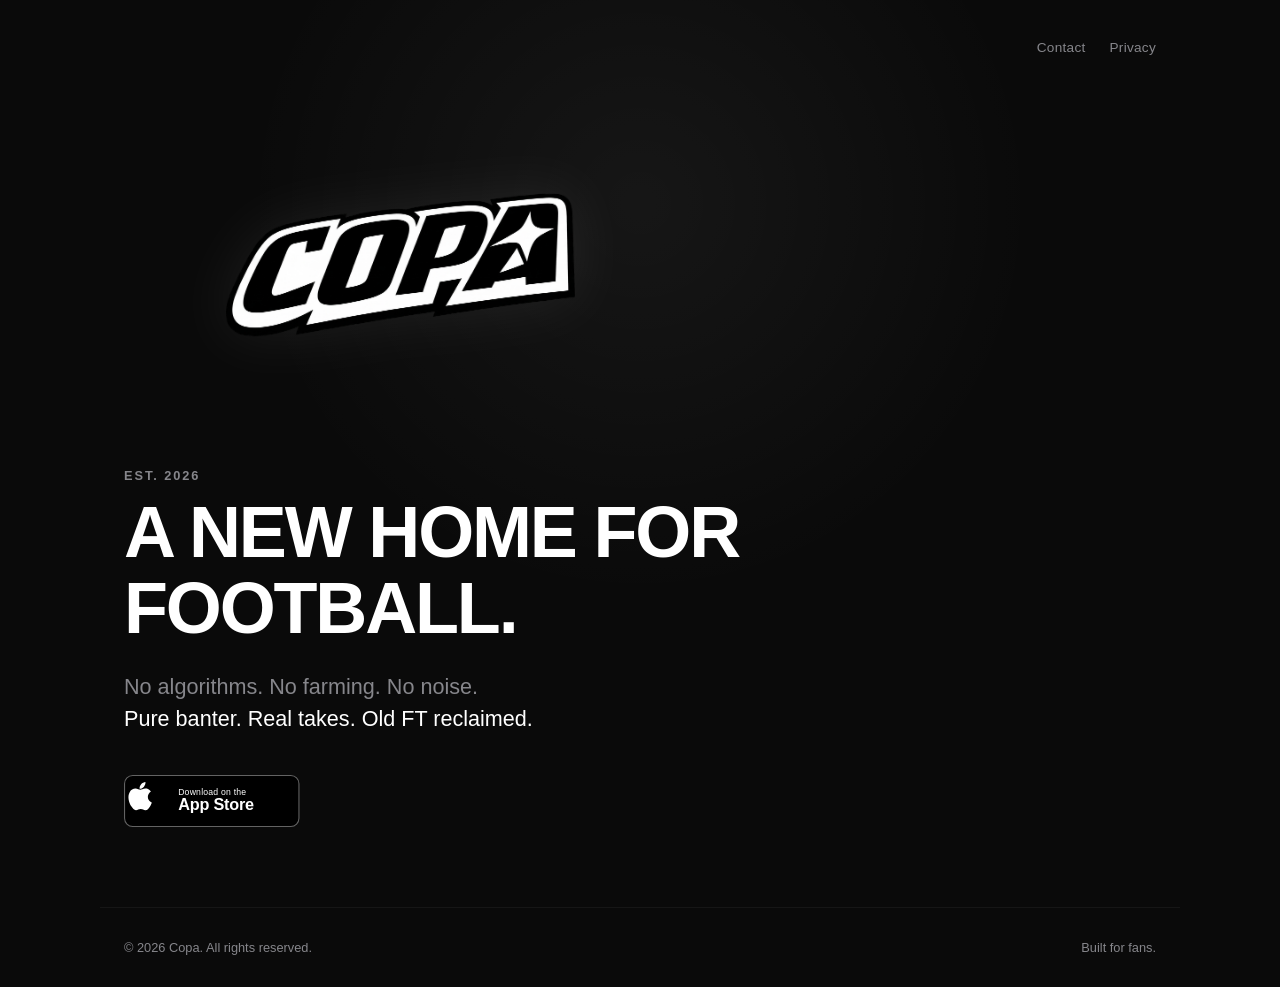
==== commit 8def451a: "Update index.html" ====
--- a/index.html
+++ b/index.html
@@ -94,13 +94,13 @@
       max-width: 720px;
     }
 
-    /* 1.75X BIGGER LOGO */
+    /* Hero Logo with reduced bottom margin */
     .hero-logo {
       display: block;
       width: 100%;
-      max-width: 560px; /* Scaled up 1.75x from 320px */
+      max-width: 560px;
       height: auto;
-      margin-bottom: 2.5rem;
+      margin-bottom: 0.5rem; /* Reduced space below logo significantly */
       filter: drop-shadow(0 0 30px rgba(255, 255, 255, 0.08));
     }
 
@@ -110,7 +110,7 @@
       font-weight: 600;
       letter-spacing: 0.15em;
       text-transform: uppercase;
-      margin-bottom: 1rem;
+      margin-bottom: 0.75rem;
     }
 
     h1 {
@@ -179,8 +179,8 @@
 
     @media (max-width: 640px) {
       .hero-logo {
-        max-width: 380px; /* Scaled up mobile size */
-        margin-bottom: 2rem;
+        max-width: 380px;
+        margin-bottom: 0.5rem;
       }
       .site-footer {
         flex-direction: column;
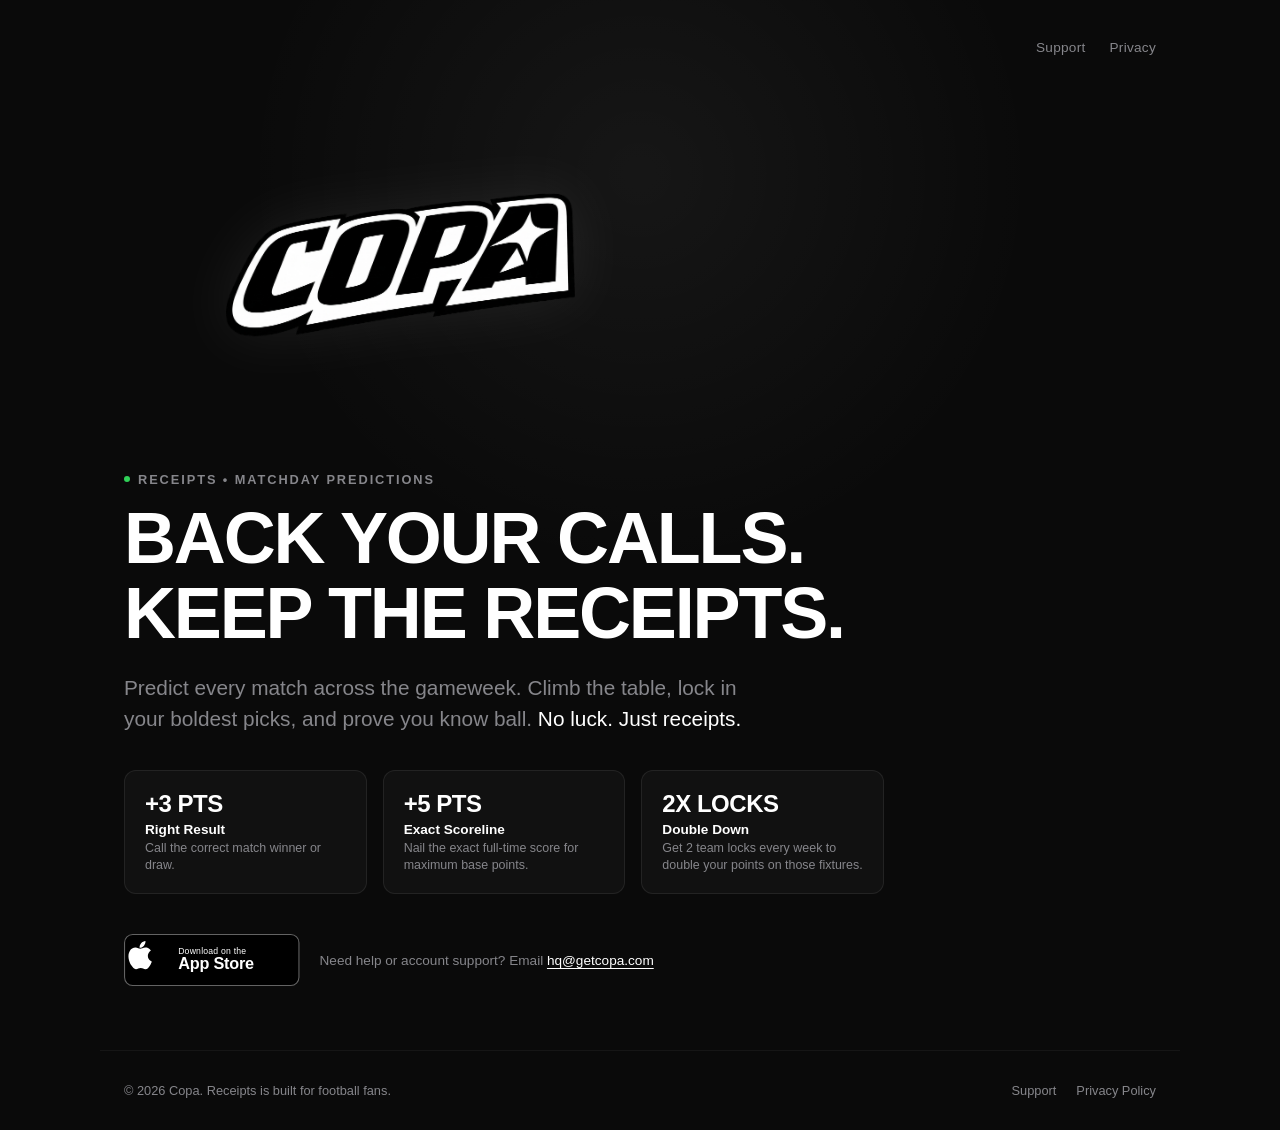
==== commit 8e9d9d1a: "Update index.html" ====
--- a/index.html
+++ b/index.html
@@ -5,12 +5,15 @@
   <meta name="viewport" content="width=device-width, initial-scale=1, viewport-fit=cover" />
   <meta name="color-scheme" content="dark" />
   <meta name="theme-color" content="#0a0a0a" />
-  <title>Copa | A New Home for Football</title>
+  <title>Receipts by Copa | Football Score Predictions</title>
   <style>
     :root {
       --bg: #0a0a0a;
+      --surface: rgba(255, 255, 255, 0.03);
+      --border: rgba(255, 255, 255, 0.08);
       --text-main: #ffffff;
       --text-muted: #86868b;
+      --accent: #30d158;
     }
 
     * {
@@ -83,7 +86,7 @@
       width: 100%;
       max-width: 1080px;
       margin: 0 auto;
-      padding: 1rem 1.5rem 5rem;
+      padding: 1rem 1.5rem 4rem;
       flex-grow: 1;
       display: flex;
       flex-direction: column;
@@ -91,16 +94,16 @@
     }
 
     .hero-content {
-      max-width: 720px;
-    }
-
-    /* Hero Logo with reduced bottom margin */
+      max-width: 760px;
+    }
+
+    /* Hero Logo */
     .hero-logo {
       display: block;
       width: 100%;
       max-width: 560px;
       height: auto;
-      margin-bottom: 0.5rem; /* Reduced space below logo significantly */
+      margin-bottom: 0.5rem;
       filter: drop-shadow(0 0 30px rgba(255, 255, 255, 0.08));
     }
 
@@ -110,7 +113,19 @@
       font-weight: 600;
       letter-spacing: 0.15em;
       text-transform: uppercase;
-      margin-bottom: 0.75rem;
+      margin-bottom: 0.85rem;
+      display: inline-flex;
+      align-items: center;
+      gap: 0.5rem;
+    }
+
+    .kicker::before {
+      content: "";
+      display: inline-block;
+      width: 6px;
+      height: 6px;
+      border-radius: 50%;
+      background-color: var(--accent);
     }
 
     h1 {
@@ -119,21 +134,58 @@
       font-weight: 800;
       letter-spacing: -0.03em;
       text-transform: uppercase;
-      margin-bottom: 1.5rem;
+      margin-bottom: 1.25rem;
       color: #ffffff;
     }
 
     .sub {
       color: var(--text-muted);
-      font-size: clamp(1.1rem, 2vw, 1.35rem);
+      font-size: clamp(1.1rem, 2vw, 1.3rem);
       line-height: 1.5;
       font-weight: 400;
+      margin-bottom: 2.25rem;
+      max-width: 620px;
+    }
+
+    .sub strong {
+      color: var(--text-main);
+      font-weight: 500;
+    }
+
+    /* Scoring Rules Grid */
+    .rules-grid {
+      display: grid;
+      grid-template-columns: repeat(3, 1fr);
+      gap: 1rem;
       margin-bottom: 2.5rem;
     }
 
-    .sub strong {
-      color: var(--text-main);
-      font-weight: 500;
+    .rule-card {
+      background: var(--surface);
+      border: 1px solid var(--border);
+      border-radius: 12px;
+      padding: 1.15rem 1.25rem;
+    }
+
+    .rule-value {
+      font-size: 1.5rem;
+      font-weight: 800;
+      letter-spacing: -0.02em;
+      color: var(--text-main);
+      margin-bottom: 0.25rem;
+    }
+
+    .rule-label {
+      font-size: 0.85rem;
+      font-weight: 600;
+      color: var(--text-main);
+      margin-bottom: 0.2rem;
+    }
+
+    .rule-desc {
+      font-size: 0.78rem;
+      color: var(--text-muted);
+      line-height: 1.4;
     }
 
     /* Actions */
@@ -159,6 +211,17 @@
       height: 100%;
       width: auto;
       display: block;
+    }
+
+    .support-note {
+      font-size: 0.85rem;
+      color: var(--text-muted);
+    }
+
+    .support-note a {
+      color: var(--text-main);
+      text-decoration: underline;
+      text-underline-offset: 3px;
     }
 
     /* Footer */
@@ -177,10 +240,28 @@
       color: var(--text-muted);
     }
 
-    @media (max-width: 640px) {
+    .footer-links {
+      display: flex;
+      gap: 1.25rem;
+    }
+
+    .footer-links a {
+      color: var(--text-muted);
+      text-decoration: none;
+      transition: color 0.2s ease;
+    }
+
+    .footer-links a:hover {
+      color: var(--text-main);
+    }
+
+    @media (max-width: 720px) {
       .hero-logo {
         max-width: 380px;
         margin-bottom: 0.5rem;
+      }
+      .rules-grid {
+        grid-template-columns: 1fr;
       }
       .site-footer {
         flex-direction: column;
@@ -197,31 +278,48 @@
 
   <header class="site-nav">
     <nav class="nav-links">
-      <a href="mailto:hq@getcopa.com?subject=COPA%20Handle%20Request&body=Username:%20" class="nav-link">Contact</a>
+      <a href="mailto:hq@getcopa.com?subject=Receipts%20App%20Support" class="nav-link">Support</a>
       <a href="privacy.html" class="nav-link">Privacy</a>
     </nav>
   </header>
 
   <main class="hero-container">
     <section class="hero-content">
-      <img src="assets/logo.png" alt="Copa Logo" class="hero-logo" />
-
-      <p class="kicker">EST. 2026</p>
-
-      <h1>A NEW HOME FOR FOOTBALL.</h1>
+      <img src="assets/logo.png" alt="Receipts Logo" class="hero-logo" />
+
+      <p class="kicker">RECEIPTS • MATCHDAY PREDICTIONS</p>
+
+      <h1>BACK YOUR CALLS.<br>KEEP THE RECEIPTS.</h1>
 
       <p class="sub">
-        No algorithms. No farming. No noise.<br>
-        <strong>Pure banter. Real takes. Old FT reclaimed.</strong>
+        Predict every match across the gameweek. Climb the table, lock in your boldest picks, and prove you know ball.
+        <strong>No luck. Just receipts.</strong>
       </p>
 
+      <div class="rules-grid">
+        <div class="rule-card">
+          <div class="rule-value">+3 PTS</div>
+          <div class="rule-label">Right Result</div>
+          <div class="rule-desc">Call the correct match winner or draw.</div>
+        </div>
+        <div class="rule-card">
+          <div class="rule-value">+5 PTS</div>
+          <div class="rule-label">Exact Scoreline</div>
+          <div class="rule-desc">Nail the exact full-time score for maximum base points.</div>
+        </div>
+        <div class="rule-card">
+          <div class="rule-value">2X LOCKS</div>
+          <div class="rule-label">Double Down</div>
+          <div class="rule-desc">Get 2 team locks every week to double your points on those fixtures.</div>
+        </div>
+      </div>
+
       <div class="cta-row">
+        <!-- Replace href="#" with your Receipts App Store URL once live -->
         <a
-          href="https://apps.apple.com/us/app/copa-hq/id6760593390"
-          target="_blank"
-          rel="noopener noreferrer"
+          href="#"
           class="app-store-badge"
-          aria-label="Download Copa HQ on the App Store"
+          aria-label="Download Receipts on the App Store"
         >
           <svg viewBox="0 0 162 48" fill="none" xmlns="http://www.w3.org/2000/svg">
             <rect width="162" height="48" rx="8" fill="black"/>
@@ -232,13 +330,20 @@
             <rect x="0.5" y="0.5" width="161" height="47" rx="7.5" stroke="#A6A6A6" stroke-opacity="0.6"/>
           </svg>
         </a>
+
+        <p class="support-note">
+          Need help or account support? Email <a href="mailto:hq@getcopa.com">hq@getcopa.com</a>
+        </p>
       </div>
     </section>
   </main>
 
   <footer class="site-footer">
-    <p>&copy; 2026 Copa. All rights reserved.</p>
-    <p>Built for fans.</p>
+    <p>&copy; 2026 Copa. Receipts is built for football fans.</p>
+    <div class="footer-links">
+      <a href="mailto:hq@getcopa.com?subject=Receipts%20Support">Support</a>
+      <a href="privacy.html">Privacy Policy</a>
+    </div>
   </footer>
 
 </body>
